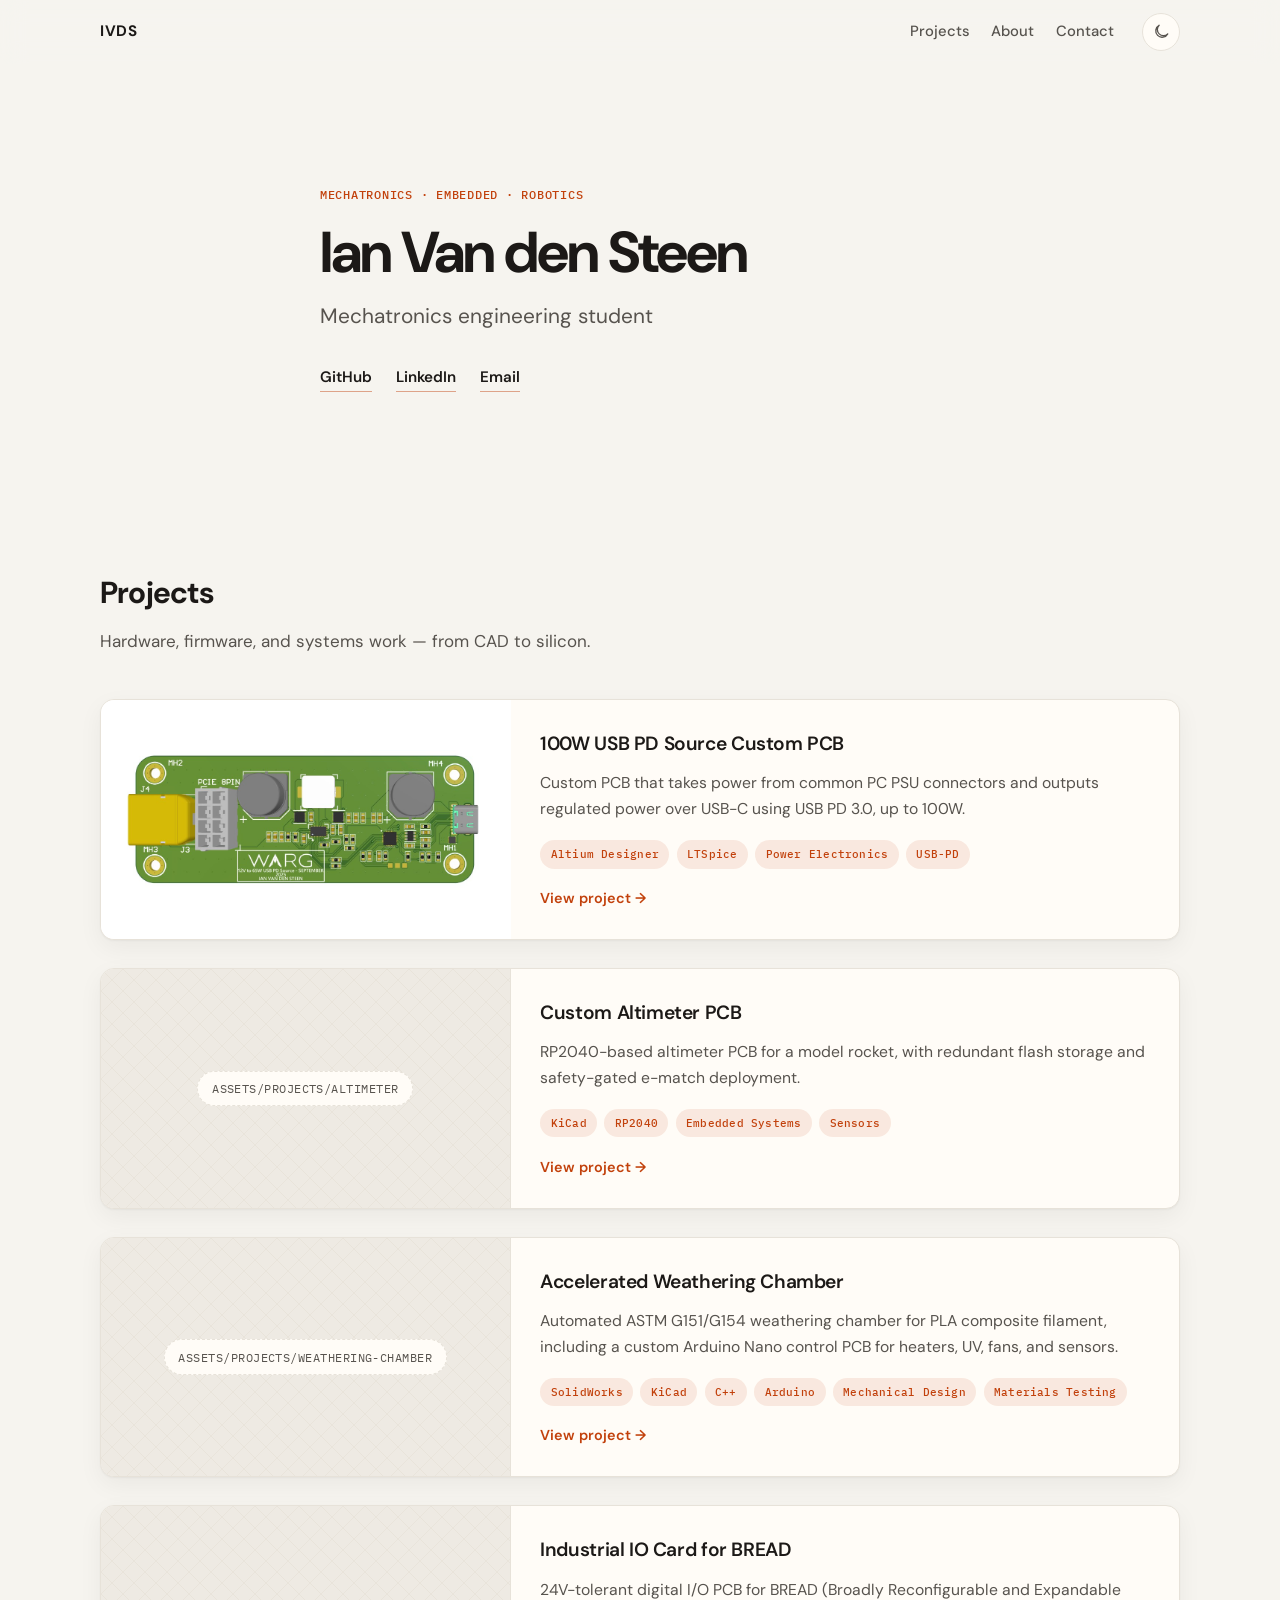
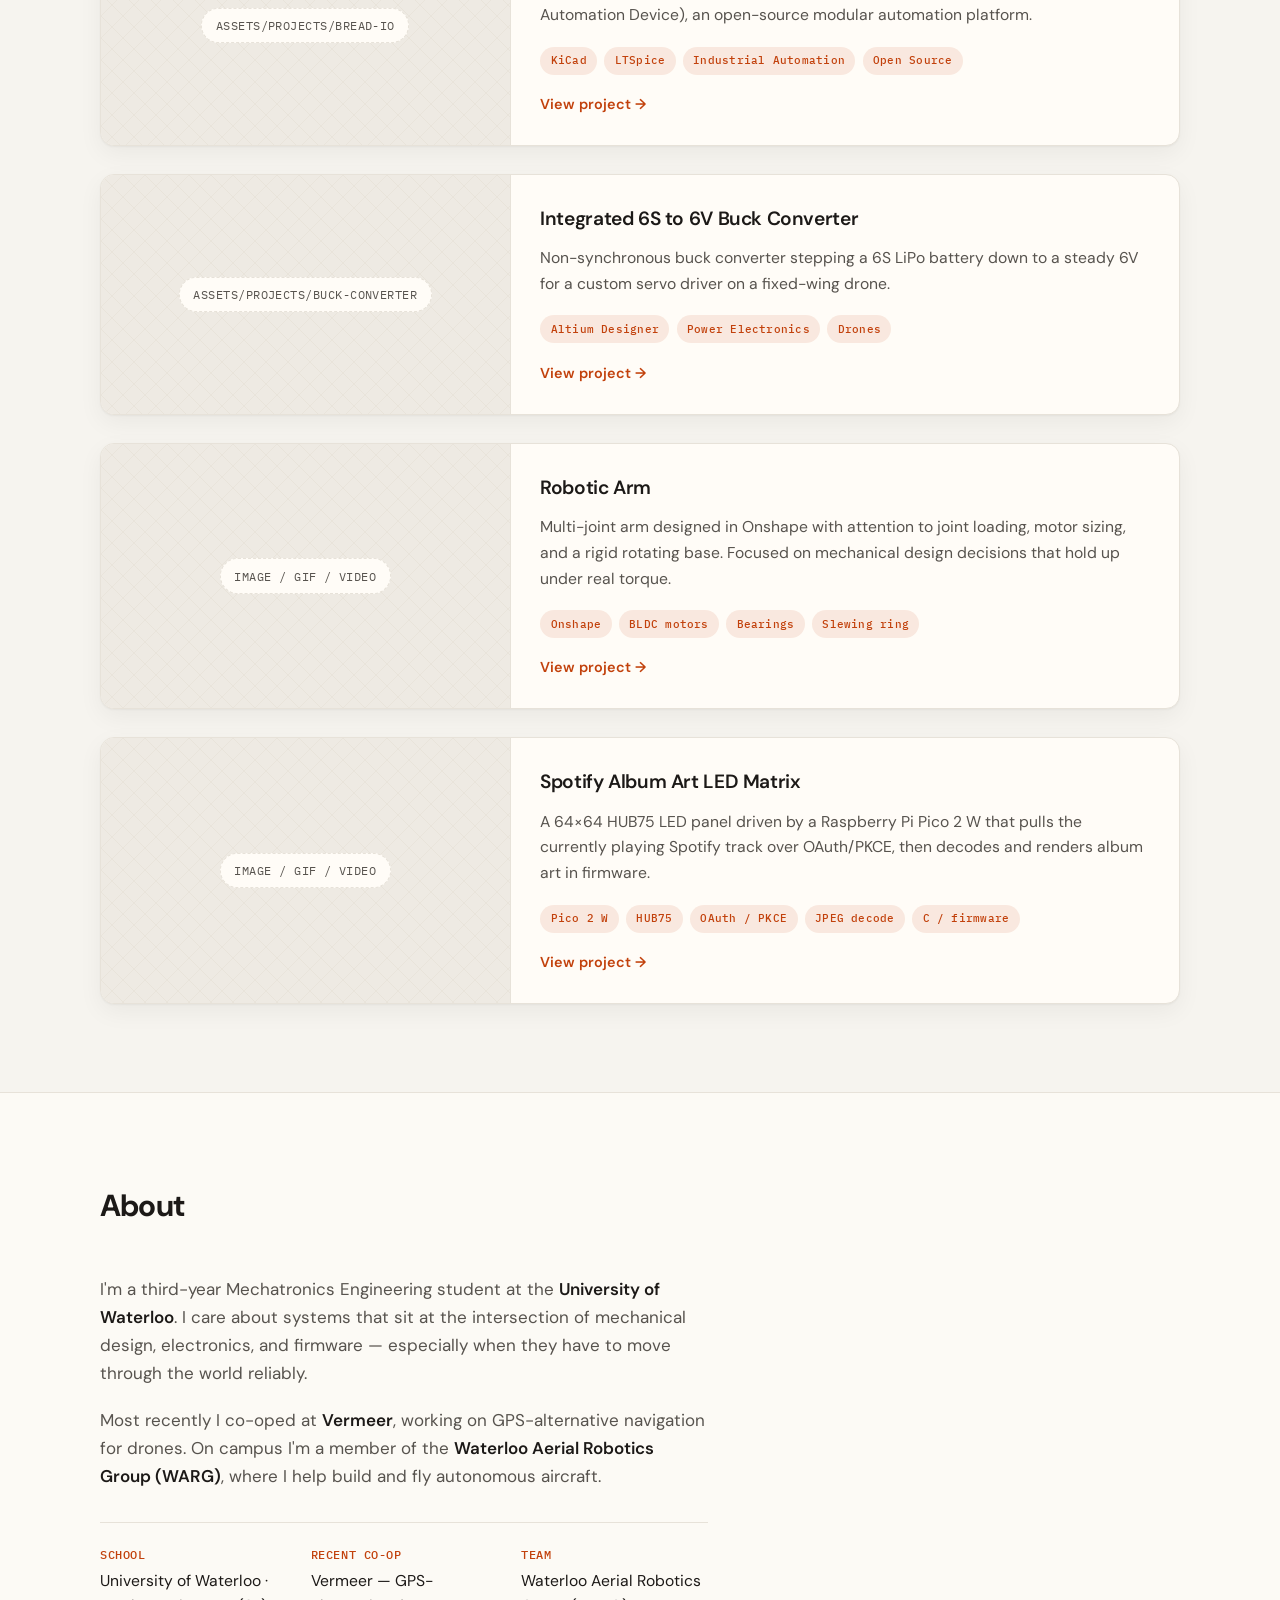
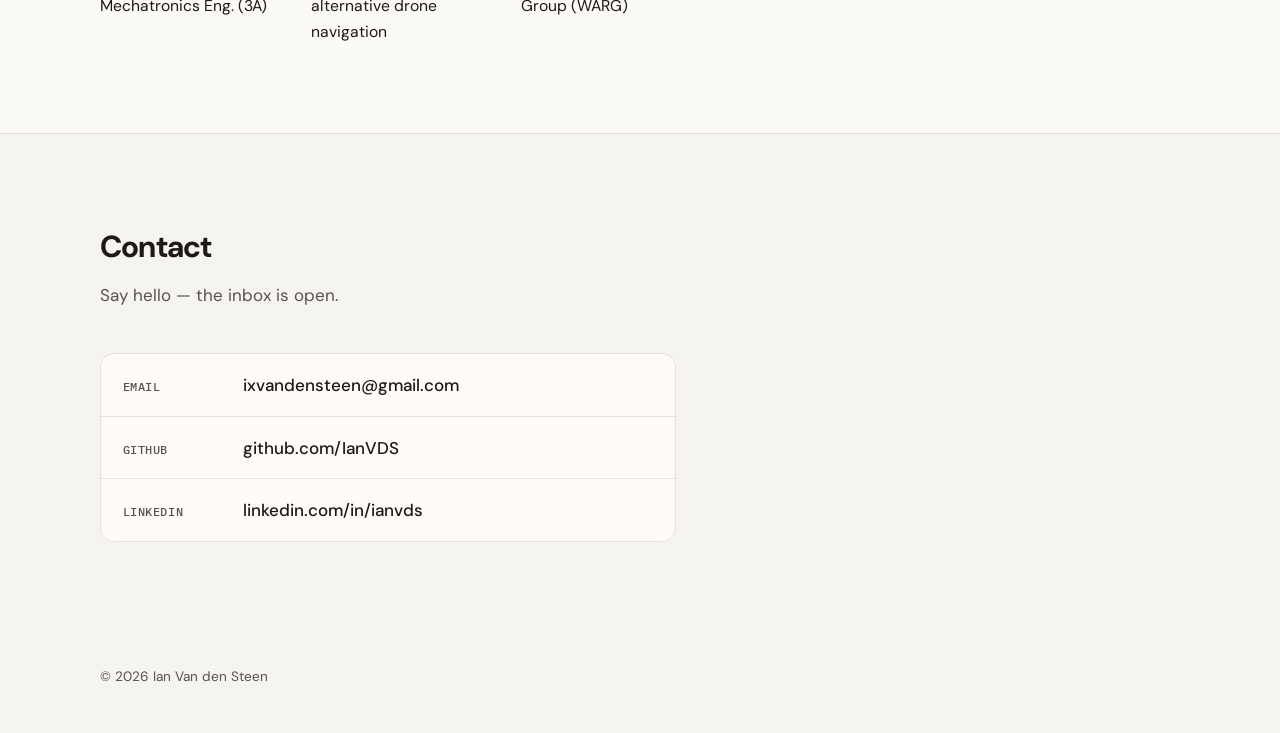
==== index.html @ dbc8581b "init commit" ====
<!DOCTYPE html>
<html lang="en">
<head>
  <meta charset="UTF-8" />
  <meta name="viewport" content="width=device-width, initial-scale=1.0" />
  <meta name="description" content="Ian Van den Steen — Mechatronics engineering student" />
  <title>Ian Van den Steen</title>
  <link rel="preconnect" href="https://fonts.googleapis.com" />
  <link rel="preconnect" href="https://fonts.gstatic.com" crossorigin />
  <link href="https://fonts.googleapis.com/css2?family=DM+Sans:ital,opsz,wght@0,9..40,400;0,9..40,500;0,9..40,600;0,9..40,700;1,9..40,400&family=IBM+Plex+Mono:wght@400;500&display=swap" rel="stylesheet" />
  <link rel="stylesheet" href="style.css" />
  <script>
    (function () {
      try {
        var stored = localStorage.getItem("theme");
        var theme = stored || (window.matchMedia("(prefers-color-scheme: dark)").matches ? "dark" : "light");
        document.documentElement.setAttribute("data-theme", theme);
      } catch (e) {}
    })();
  </script>
</head>
<body>
  <a class="skip-link" href="#main">Skip to content</a>

  <header class="site-header">
    <div class="container header-inner">
      <a class="logo" href="#top" aria-label="Home">IVDS</a>
      <nav class="nav" aria-label="Primary">
        <a href="#projects">Projects</a>
        <a href="#about">About</a>
        <a href="#contact">Contact</a>
      </nav>
      <button class="theme-toggle" type="button" aria-label="Toggle dark mode" title="Toggle theme">
        <span class="theme-icon theme-icon--moon" aria-hidden="true">
          <svg width="18" height="18" viewBox="0 0 24 24" fill="none" stroke="currentColor" stroke-width="1.75" stroke-linecap="round" stroke-linejoin="round"><path d="M21 14.5A8.5 8.5 0 1 1 9.5 3a7 7 0 0 0 11.5 11.5z"/></svg>
        </span>
        <span class="theme-icon theme-icon--sun" aria-hidden="true">
          <svg width="18" height="18" viewBox="0 0 24 24" fill="none" stroke="currentColor" stroke-width="1.75" stroke-linecap="round" stroke-linejoin="round"><circle cx="12" cy="12" r="4"/><path d="M12 2v2M12 20v2M4.93 4.93l1.41 1.41M17.66 17.66l1.41 1.41M2 12h2M20 12h2M4.93 19.07l1.41-1.41M17.66 6.34l1.41-1.41"/></svg>
        </span>
      </button>
    </div>
  </header>

  <main id="main">
    <section id="top" class="hero">
      <div class="container hero-inner">
        <p class="eyebrow">Mechatronics · Embedded · Robotics</p>
        <h1>Ian Van den Steen</h1>
        <p class="pitch">
          Mechatronics engineering student
        </p>
        <div class="hero-links">
          <a href="https://github.com/IanVDS" target="_blank" rel="noopener noreferrer">GitHub</a>
          <a href="https://www.linkedin.com/in/ianvds/" target="_blank" rel="noopener noreferrer">LinkedIn</a>
          <a href="mailto:ixvandensteen@gmail.com">Email</a>
        </div>
      </div>
    </section>

    <section id="projects" class="section projects">
      <div class="container">
        <div class="section-header">
          <h2>Projects</h2>
          <p class="section-lede">Hardware, firmware, and systems work — from CAD to silicon.</p>
        </div>

        <div class="project-grid">
          <a class="project-card" href="projects/usb-pd-source.html">
            <div class="project-media project-media--render">
              <img src="assets/projects/usb-pd-source-3d.png" alt="3D render of the 100W USB PD source PCB" />
            </div>
            <div class="project-body">
              <h3>100W USB PD Source Custom PCB</h3>
              <p>
                Custom PCB that takes power from common PC PSU connectors and
                outputs regulated power over USB-C using USB PD 3.0, up to 100W.
              </p>
              <ul class="tags">
                <li>Altium Designer</li>
                <li>LTSpice</li>
                <li>Power Electronics</li>
                <li>USB-PD</li>
              </ul>
              <span class="project-link">View project →</span>
            </div>
          </a>

          <a class="project-card" href="projects/altimeter.html">
            <div class="project-media" aria-hidden="true">
              <div class="media-placeholder">
                <span>assets/projects/altimeter</span>
              </div>
            </div>
            <div class="project-body">
              <h3>Custom Altimeter PCB</h3>
              <p>
                RP2040-based altimeter PCB for a model rocket, with redundant flash
                storage and safety-gated e-match deployment.
              </p>
              <ul class="tags">
                <li>KiCad</li>
                <li>RP2040</li>
                <li>Embedded Systems</li>
                <li>Sensors</li>
              </ul>
              <span class="project-link">View project →</span>
            </div>
          </a>

          <a class="project-card" href="projects/weathering-chamber.html">
            <div class="project-media" aria-hidden="true">
              <div class="media-placeholder">
                <span>assets/projects/weathering-chamber</span>
              </div>
            </div>
            <div class="project-body">
              <h3>Accelerated Weathering Chamber</h3>
              <p>
                Automated ASTM G151/G154 weathering chamber for PLA composite filament,
                including a custom Arduino Nano control PCB for heaters, UV, fans, and sensors.
              </p>
              <ul class="tags">
                <li>SolidWorks</li>
                <li>KiCad</li>
                <li>C++</li>
                <li>Arduino</li>
                <li>Mechanical Design</li>
                <li>Materials Testing</li>
              </ul>
              <span class="project-link">View project →</span>
            </div>
          </a>

          <a class="project-card" href="projects/bread-io.html">
            <div class="project-media" aria-hidden="true">
              <div class="media-placeholder">
                <span>assets/projects/bread-io</span>
              </div>
            </div>
            <div class="project-body">
              <h3>Industrial IO Card for BREAD</h3>
              <p>
                24V-tolerant digital I/O PCB for BREAD (Broadly Reconfigurable and
                Expandable Automation Device), an open-source modular automation platform.
              </p>
              <ul class="tags">
                <li>KiCad</li>
                <li>LTSpice</li>
                <li>Industrial Automation</li>
                <li>Open Source</li>
              </ul>
              <span class="project-link">View project →</span>
            </div>
          </a>

          <a class="project-card" href="projects/buck-converter.html">
            <div class="project-media" aria-hidden="true">
              <div class="media-placeholder">
                <span>assets/projects/buck-converter</span>
              </div>
            </div>
            <div class="project-body">
              <h3>Integrated 6S to 6V Buck Converter</h3>
              <p>
                Non-synchronous buck converter stepping a 6S LiPo battery down to a
                steady 6V for a custom servo driver on a fixed-wing drone.
              </p>
              <ul class="tags">
                <li>Altium Designer</li>
                <li>Power Electronics</li>
                <li>Drones</li>
              </ul>
              <span class="project-link">View project →</span>
            </div>
          </a>

          <a class="project-card" href="projects/robotic-arm.html">
            <div class="project-media" aria-hidden="true">
              <div class="media-placeholder">
                <span>Image / GIF / video</span>
              </div>
            </div>
            <div class="project-body">
              <h3>Robotic Arm</h3>
              <p>
                Multi-joint arm designed in Onshape with attention to joint loading,
                motor sizing, and a rigid rotating base. Focused on mechanical
                design decisions that hold up under real torque.
              </p>
              <ul class="tags">
                <li>Onshape</li>
                <li>BLDC motors</li>
                <li>Bearings</li>
                <li>Slewing ring</li>
              </ul>
              <span class="project-link">View project →</span>
            </div>
          </a>

          <a class="project-card" href="projects/spotify-led-matrix.html">
            <div class="project-media" aria-hidden="true">
              <div class="media-placeholder">
                <span>Image / GIF / video</span>
              </div>
            </div>
            <div class="project-body">
              <h3>Spotify Album Art LED Matrix</h3>
              <p>
                A 64×64 HUB75 LED panel driven by a Raspberry Pi Pico 2 W that
                pulls the currently playing Spotify track over OAuth/PKCE, then
                decodes and renders album art in firmware.
              </p>
              <ul class="tags">
                <li>Pico 2 W</li>
                <li>HUB75</li>
                <li>OAuth / PKCE</li>
                <li>JPEG decode</li>
                <li>C / firmware</li>
              </ul>
              <span class="project-link">View project →</span>
            </div>
          </a>
        </div>
      </div>
    </section>

    <section id="about" class="section about">
      <div class="container about-inner">
        <div class="section-header">
          <h2>About</h2>
        </div>
        <div class="about-content">
          <p>
            I'm a third-year Mechatronics Engineering student at the
            <strong>University of Waterloo</strong>. I care about systems that
            sit at the intersection of mechanical design, electronics, and
            firmware — especially when they have to move through the world
            reliably.
          </p>
          <p>
            Most recently I co-oped at <strong>Vermeer</strong>, working on
            GPS-alternative navigation for drones. On campus I'm a member of the
            <strong>Waterloo Aerial Robotics Group (WARG)</strong>, where I help
            build and fly autonomous aircraft.
          </p>
          <dl class="about-meta">
            <div>
              <dt>School</dt>
              <dd>University of Waterloo · Mechatronics Eng. (3A)</dd>
            </div>
            <div>
              <dt>Recent co-op</dt>
              <dd>Vermeer — GPS-alternative drone navigation</dd>
            </div>
            <div>
              <dt>Team</dt>
              <dd>Waterloo Aerial Robotics Group (WARG)</dd>
            </div>
          </dl>
        </div>
      </div>
    </section>

    <section id="contact" class="section contact">
      <div class="container">
        <div class="section-header">
          <h2>Contact</h2>
          <p class="section-lede">Say hello — the inbox is open.</p>
        </div>
        <ul class="contact-list">
          <li>
            <span class="contact-label">Email</span>
            <a href="mailto:ixvandensteen@gmail.com">ixvandensteen@gmail.com</a>
          </li>
          <li>
            <span class="contact-label">GitHub</span>
            <a href="https://github.com/IanVDS" target="_blank" rel="noopener noreferrer">github.com/IanVDS</a>
          </li>
          <li>
            <span class="contact-label">LinkedIn</span>
            <a href="https://www.linkedin.com/in/ianvds/" target="_blank" rel="noopener noreferrer">linkedin.com/in/ianvds</a>
          </li>
        </ul>
      </div>
    </section>
  </main>

  <footer class="site-footer">
    <div class="container footer-inner">
      <p>© <span id="year"></span> Ian Van den Steen</p>
    </div>
  </footer>

  <script src="script.js"></script>
</body>
</html>
---- style.css ----
/* ------------------------------------------------------------------
   Ian Van den Steen — portfolio
   ------------------------------------------------------------------ */

:root {
  --bg: #f6f4ef;
  --bg-elevated: #fffcf7;
  --text: #1c1917;
  --text-muted: #57534e;
  --border: #e7e2d9;
  --accent: #c2410c;
  --accent-soft: rgba(194, 65, 12, 0.1);
  --shadow: 0 1px 2px rgba(28, 25, 23, 0.04), 0 8px 24px rgba(28, 25, 23, 0.05);
  --radius: 14px;
  --header-h: 64px;
  --max: 1080px;
  --font: "DM Sans", system-ui, -apple-system, sans-serif;
  --mono: "IBM Plex Mono", ui-monospace, monospace;
  color-scheme: light;
}

[data-theme="dark"] {
  --bg: #141210;
  --bg-elevated: #1c1916;
  --text: #f5f0e8;
  --text-muted: #a8a29e;
  --border: #2e2a26;
  --accent: #fb923c;
  --accent-soft: rgba(251, 146, 60, 0.12);
  --shadow: 0 1px 2px rgba(0, 0, 0, 0.3), 0 12px 32px rgba(0, 0, 0, 0.25);
  color-scheme: dark;
}

*,
*::before,
*::after {
  box-sizing: border-box;
}

html {
  scroll-behavior: smooth;
  scroll-padding-top: calc(var(--header-h) + 1rem);
}

body {
  margin: 0;
  font-family: var(--font);
  font-size: 1.0625rem;
  line-height: 1.65;
  color: var(--text);
  background: var(--bg);
  -webkit-font-smoothing: antialiased;
  text-rendering: optimizeLegibility;
}

img,
video {
  max-width: 100%;
  display: block;
}

a {
  color: inherit;
  text-decoration-thickness: 1px;
  text-underline-offset: 0.18em;
  transition: color 0.15s ease, opacity 0.15s ease;
}

a:hover {
  color: var(--accent);
}

a:focus-visible,
button:focus-visible {
  outline: 2px solid var(--accent);
  outline-offset: 3px;
}

.skip-link {
  position: absolute;
  top: -100px;
  left: 1rem;
  z-index: 100;
  padding: 0.6rem 1rem;
  background: var(--accent);
  color: #fff;
  border-radius: 8px;
  text-decoration: none;
}

.skip-link:focus {
  top: 1rem;
}

.container {
  width: min(100% - 2.5rem, var(--max));
  margin-inline: auto;
}

/* Header ----------------------------------------------------------- */

.site-header {
  position: sticky;
  top: 0;
  z-index: 50;
  height: var(--header-h);
  backdrop-filter: blur(12px);
  -webkit-backdrop-filter: blur(12px);
  background: color-mix(in srgb, var(--bg) 82%, transparent);
  border-bottom: 1px solid transparent;
  transition: border-color 0.2s ease, background 0.2s ease;
}

.site-header.is-scrolled {
  border-bottom-color: var(--border);
}

.header-inner {
  height: 100%;
  display: flex;
  align-items: center;
  gap: 1.5rem;
}

.logo {
  font-weight: 700;
  font-size: 0.95rem;
  letter-spacing: 0.04em;
  text-decoration: none;
}

.logo:hover {
  color: var(--accent);
}

.nav {
  display: flex;
  gap: 1.35rem;
  margin-left: auto;
}

.nav a {
  font-size: 0.925rem;
  font-weight: 500;
  color: var(--text-muted);
  text-decoration: none;
}

.nav a:hover {
  color: var(--text);
}

.theme-toggle {
  display: inline-flex;
  align-items: center;
  justify-content: center;
  width: 38px;
  height: 38px;
  margin-left: 0.25rem;
  border: 1px solid var(--border);
  border-radius: 999px;
  background: var(--bg-elevated);
  color: var(--text-muted);
  cursor: pointer;
  transition: color 0.15s ease, border-color 0.15s ease, background 0.15s ease;
}

.theme-toggle:hover {
  color: var(--text);
  border-color: color-mix(in srgb, var(--accent) 40%, var(--border));
}

.theme-icon {
  display: none;
  line-height: 0;
}

[data-theme="light"] .theme-icon--moon,
:root:not([data-theme]) .theme-icon--moon {
  display: block;
}

[data-theme="dark"] .theme-icon--sun {
  display: block;
}

/* Hero ------------------------------------------------------------- */

.hero {
  padding: clamp(4rem, 12vw, 7.5rem) 0 clamp(3.5rem, 8vw, 5.5rem);
}

.hero-inner {
  max-width: 40rem;
}

.eyebrow {
  margin: 0 0 1.1rem;
  font-family: var(--mono);
  font-size: 0.78rem;
  font-weight: 500;
  letter-spacing: 0.06em;
  text-transform: uppercase;
  color: var(--accent);
}

.hero h1 {
  margin: 0 0 1rem;
  font-size: clamp(2.4rem, 6vw, 3.6rem);
  font-weight: 700;
  line-height: 1.08;
  letter-spacing: -0.035em;
}

.pitch {
  margin: 0 0 2rem;
  font-size: clamp(1.1rem, 2.2vw, 1.3rem);
  line-height: 1.55;
  color: var(--text-muted);
  max-width: 34rem;
}

.hero-links {
  display: flex;
  flex-wrap: wrap;
  gap: 0.65rem 1.5rem;
}

.hero-links a {
  font-weight: 600;
  font-size: 0.95rem;
  text-decoration: none;
  border-bottom: 1.5px solid color-mix(in srgb, var(--accent) 45%, transparent);
  padding-bottom: 0.1rem;
}

.hero-links a:hover {
  border-bottom-color: var(--accent);
}

/* Sections --------------------------------------------------------- */

.section {
  padding: clamp(3.5rem, 8vw, 5.5rem) 0;
}

.section-header {
  margin-bottom: clamp(2rem, 4vw, 2.75rem);
  max-width: 36rem;
}

.section-header h2 {
  margin: 0 0 0.55rem;
  font-size: clamp(1.55rem, 3vw, 1.9rem);
  font-weight: 700;
  letter-spacing: -0.025em;
}

.section-lede {
  margin: 0;
  color: var(--text-muted);
}

/* Projects --------------------------------------------------------- */

.project-grid {
  display: grid;
  gap: 1.75rem;
}

.project-card {
  display: grid;
  grid-template-columns: 1fr;
  background: var(--bg-elevated);
  border: 1px solid var(--border);
  border-radius: var(--radius);
  overflow: hidden;
  box-shadow: var(--shadow);
  color: inherit;
  text-decoration: none;
  transition: border-color 0.2s ease, transform 0.2s ease, box-shadow 0.2s ease;
}

.project-card:hover {
  color: inherit;
  border-color: color-mix(in srgb, var(--accent) 35%, var(--border));
  transform: translateY(-2px);
}

.project-link {
  display: inline-block;
  margin-top: 1.15rem;
  font-size: 0.9rem;
  font-weight: 600;
  color: var(--accent);
}

.project-card:hover .project-link {
  text-decoration: underline;
  text-underline-offset: 0.18em;
}

.project-media {
  background: color-mix(in srgb, var(--border) 55%, var(--bg));
  min-height: 200px;
}

.media-placeholder {
  display: grid;
  place-items: center;
  height: 100%;
  min-height: 200px;
  border-bottom: 1px solid var(--border);
  background:
    linear-gradient(135deg, transparent 48%, color-mix(in srgb, var(--border) 80%, transparent) 49%, color-mix(in srgb, var(--border) 80%, transparent) 51%, transparent 52%),
    linear-gradient(45deg, transparent 48%, color-mix(in srgb, var(--border) 80%, transparent) 49%, color-mix(in srgb, var(--border) 80%, transparent) 51%, transparent 52%);
  background-size: 22px 22px;
}

.media-placeholder span {
  font-family: var(--mono);
  font-size: 0.72rem;
  letter-spacing: 0.04em;
  text-transform: uppercase;
  color: var(--text-muted);
  background: var(--bg-elevated);
  border: 1px dashed var(--border);
  border-radius: 999px;
  padding: 0.45rem 0.85rem;
}

.project-media img,
.project-media video {
  width: 100%;
  height: 100%;
  object-fit: cover;
  min-height: 200px;
}

.project-body {
  padding: 1.5rem 1.5rem 1.65rem;
}

.project-body h3 {
  margin: 0 0 0.65rem;
  font-size: 1.2rem;
  font-weight: 600;
  letter-spacing: -0.02em;
}

.project-body p {
  margin: 0 0 1.15rem;
  color: var(--text-muted);
  font-size: 0.98rem;
}

.project-body .tags {
  margin-bottom: 0;
}

.tags {
  display: flex;
  flex-wrap: wrap;
  gap: 0.45rem;
  margin: 0;
  padding: 0;
  list-style: none;
}

.tags li {
  font-family: var(--mono);
  font-size: 0.7rem;
  font-weight: 500;
  letter-spacing: 0.02em;
  color: var(--accent);
  background: var(--accent-soft);
  border-radius: 999px;
  padding: 0.3rem 0.65rem;
}

@media (min-width: 760px) {
  .project-card {
    grid-template-columns: minmax(240px, 38%) 1fr;
    align-items: stretch;
  }

  .project-media {
    min-height: 100%;
  }

  .media-placeholder {
    min-height: 100%;
    border-bottom: none;
    border-right: 1px solid var(--border);
  }

  .project-body {
    padding: 1.75rem 1.85rem;
  }
}

/* About ------------------------------------------------------------ */

.about {
  border-top: 1px solid var(--border);
  border-bottom: 1px solid var(--border);
  background: color-mix(in srgb, var(--bg-elevated) 70%, var(--bg));
}

.about-content {
  max-width: 38rem;
}

.about-content p {
  margin: 0 0 1.15rem;
  color: var(--text-muted);
}

.about-content strong {
  color: var(--text);
  font-weight: 600;
}

.about-meta {
  display: grid;
  gap: 1.15rem;
  margin: 2rem 0 0;
  padding: 1.35rem 0 0;
  border-top: 1px solid var(--border);
}

.about-meta dt {
  font-family: var(--mono);
  font-size: 0.72rem;
  font-weight: 500;
  letter-spacing: 0.05em;
  text-transform: uppercase;
  color: var(--accent);
  margin-bottom: 0.25rem;
}

.about-meta dd {
  margin: 0;
  font-size: 0.98rem;
}

@media (min-width: 700px) {
  .about-meta {
    grid-template-columns: repeat(3, 1fr);
    gap: 1.5rem;
  }
}

/* Contact ---------------------------------------------------------- */

.contact-list {
  list-style: none;
  margin: 0;
  padding: 0;
  display: grid;
  gap: 0;
  max-width: 36rem;
  border: 1px solid var(--border);
  border-radius: var(--radius);
  overflow: hidden;
  background: var(--bg-elevated);
}

.contact-list li {
  display: grid;
  grid-template-columns: 6.5rem 1fr;
  gap: 1rem;
  align-items: baseline;
  padding: 1.05rem 1.35rem;
  border-bottom: 1px solid var(--border);
}

.contact-list li:last-child {
  border-bottom: none;
}

.contact-label {
  font-family: var(--mono);
  font-size: 0.72rem;
  font-weight: 500;
  letter-spacing: 0.05em;
  text-transform: uppercase;
  color: var(--text-muted);
}

.contact-list a {
  font-weight: 500;
  text-decoration: none;
  word-break: break-all;
}

.contact-list a:hover {
  color: var(--accent);
}

@media (max-width: 480px) {
  .contact-list li {
    grid-template-columns: 1fr;
    gap: 0.3rem;
  }
}

/* Footer ----------------------------------------------------------- */

.site-footer {
  padding: 2.25rem 0 2.75rem;
}

.footer-inner {
  display: flex;
  flex-wrap: wrap;
  justify-content: space-between;
  gap: 0.5rem 1.5rem;
  font-size: 0.85rem;
  color: var(--text-muted);
}

.footer-inner p {
  margin: 0;
}

/* Mobile nav ------------------------------------------------------- */

@media (max-width: 560px) {
  .nav {
    gap: 0.95rem;
  }

  .nav a {
    font-size: 0.875rem;
  }

  .container {
    width: min(100% - 1.75rem, var(--max));
  }
}

@media (prefers-reduced-motion: reduce) {
  html {
    scroll-behavior: auto;
  }

  .project-card,
  a,
  button {
    transition: none;
  }

  .project-card:hover {
    transform: none;
  }
}

/* Project detail pages --------------------------------------------- */

.project-page {
  padding: clamp(2rem, 5vw, 3.25rem) 0 clamp(3.5rem, 8vw, 5.5rem);
}

.back-link {
  display: inline-block;
  margin-bottom: 1.75rem;
  font-size: 0.9rem;
  font-weight: 500;
  color: var(--text-muted);
  text-decoration: none;
}

.back-link:hover {
  color: var(--accent);
}

.project-page-header {
  max-width: 40rem;
  margin-bottom: 2rem;
}

.project-page-header h1 {
  margin: 0 0 0.85rem;
  font-size: clamp(2rem, 5vw, 2.85rem);
  font-weight: 700;
  line-height: 1.12;
  letter-spacing: -0.03em;
}

.project-page-lede {
  margin: 0 0 1.25rem;
  font-size: 1.1rem;
  line-height: 1.55;
  color: var(--text-muted);
}

.project-hero-media {
  margin-bottom: 2.75rem;
  border: 1px solid var(--border);
  border-radius: var(--radius);
  overflow: hidden;
  background: color-mix(in srgb, var(--border) 55%, var(--bg));
  box-shadow: var(--shadow);
}

.project-hero-media .media-placeholder {
  min-height: clamp(220px, 40vw, 380px);
  border-bottom: none;
}

.project-hero-media img,
.project-hero-media video {
  width: 100%;
  min-height: clamp(220px, 40vw, 380px);
  object-fit: cover;
}

.project-hero-media--schematic {
  background: #fff;
}

.project-hero-media--schematic img {
  object-fit: contain;
  min-height: clamp(260px, 48vw, 480px);
  padding: 0.75rem;
}

.project-media-stack {
  display: grid;
  gap: 1.25rem;
  margin: -1.5rem 0 2.75rem;
}

.project-hero-media--board {
  margin: 0;
  background: #fff;
}

.project-hero-media--board img {
  object-fit: contain;
  min-height: clamp(200px, 36vw, 360px);
  padding: 1rem;
}

.project-hero-media--board figcaption {
  margin: 0;
  padding: 0.65rem 1rem 0.85rem;
  border-top: 1px solid var(--border);
  font-family: var(--mono);
  font-size: 0.72rem;
  font-weight: 500;
  letter-spacing: 0.04em;
  text-transform: uppercase;
  color: var(--text-muted);
  background: var(--bg-elevated);
}

.project-media--schematic {
  background: #fff;
}

.project-media--schematic img {
  object-fit: contain;
  padding: 0.5rem;
}

.project-media--render {
  background: #fff;
}

.project-media--render img {
  object-fit: contain;
  padding: 0.85rem;
}

@media (min-width: 760px) {
  .project-media-stack {
    grid-template-columns: 1fr 1fr;
  }
}

.project-page-body {
  max-width: 40rem;
}

.project-page-body section {
  margin-bottom: 2.25rem;
}

.project-page-body h2 {
  margin: 0 0 0.75rem;
  font-size: 1.2rem;
  font-weight: 600;
  letter-spacing: -0.02em;
}

.project-page-body p,
.project-page-body li {
  color: var(--text-muted);
}

.project-page-body p {
  margin: 0 0 1rem;
}

.project-page-body strong {
  color: var(--text);
  font-weight: 600;
}

.project-page-body ul {
  margin: 0;
  padding-left: 1.15rem;
}

.project-page-body li {
  margin-bottom: 0.65rem;
}

.project-page-body li:last-child {
  margin-bottom: 0;
}

.project-pager {
  display: grid;
  gap: 1rem;
  margin-top: 3rem;
  padding-top: 2rem;
  border-top: 1px solid var(--border);
}

.project-pager a {
  display: flex;
  flex-direction: column;
  gap: 0.25rem;
  padding: 1rem 1.15rem;
  border: 1px solid var(--border);
  border-radius: var(--radius);
  background: var(--bg-elevated);
  text-decoration: none;
  transition: border-color 0.15s ease;
}

.project-pager a:hover {
  color: inherit;
  border-color: color-mix(in srgb, var(--accent) 40%, var(--border));
}

.pager-label {
  font-family: var(--mono);
  font-size: 0.7rem;
  font-weight: 500;
  letter-spacing: 0.05em;
  text-transform: uppercase;
  color: var(--text-muted);
}

.pager-title {
  font-weight: 600;
  font-size: 0.98rem;
}

.project-pager a:hover .pager-title {
  color: var(--accent);
}

@media (min-width: 640px) {
  .project-pager {
    grid-template-columns: 1fr 1fr;
  }

  .project-pager a:only-child {
    grid-column: 1 / -1;
    max-width: 50%;
  }

  .project-pager a:last-child:not(:only-child) {
    text-align: right;
    align-items: flex-end;
  }
}

/* STAR expandable details ------------------------------------------ */

.star-details {
  margin-top: 0.5rem;
  border: 1px solid var(--border);
  border-radius: var(--radius);
  background: var(--bg-elevated);
  overflow: hidden;
}

.star-details summary {
  cursor: pointer;
  list-style: none;
  display: flex;
  flex-wrap: wrap;
  align-items: baseline;
  gap: 0.45rem 0.75rem;
  padding: 1rem 1.2rem;
  font-weight: 600;
  font-size: 0.98rem;
  user-select: none;
  transition: background 0.15s ease;
}

.star-details summary::-webkit-details-marker {
  display: none;
}

.star-details summary::before {
  content: "+";
  font-family: var(--mono);
  font-weight: 500;
  color: var(--accent);
  width: 1.1em;
}

.star-details[open] summary::before {
  content: "−";
}

.star-details summary:hover {
  background: color-mix(in srgb, var(--accent-soft) 55%, transparent);
}

.star-hint {
  font-family: var(--mono);
  font-size: 0.72rem;
  font-weight: 500;
  letter-spacing: 0.02em;
  color: var(--text-muted);
}

.star-grid {
  display: grid;
  gap: 1.25rem;
  padding: 0 1.2rem 1.35rem;
  border-top: 1px solid var(--border);
  padding-top: 1.25rem;
}

.star-item h3 {
  margin: 0 0 0.4rem;
  font-family: var(--mono);
  font-size: 0.72rem;
  font-weight: 500;
  letter-spacing: 0.05em;
  text-transform: uppercase;
  color: var(--accent);
}

.star-item p {
  margin: 0 0 0.65rem;
}

.star-item p:last-child {
  margin-bottom: 0;
}

@media (min-width: 700px) {
  .star-grid {
    grid-template-columns: 1fr 1fr;
    gap: 1.5rem;
  }
}
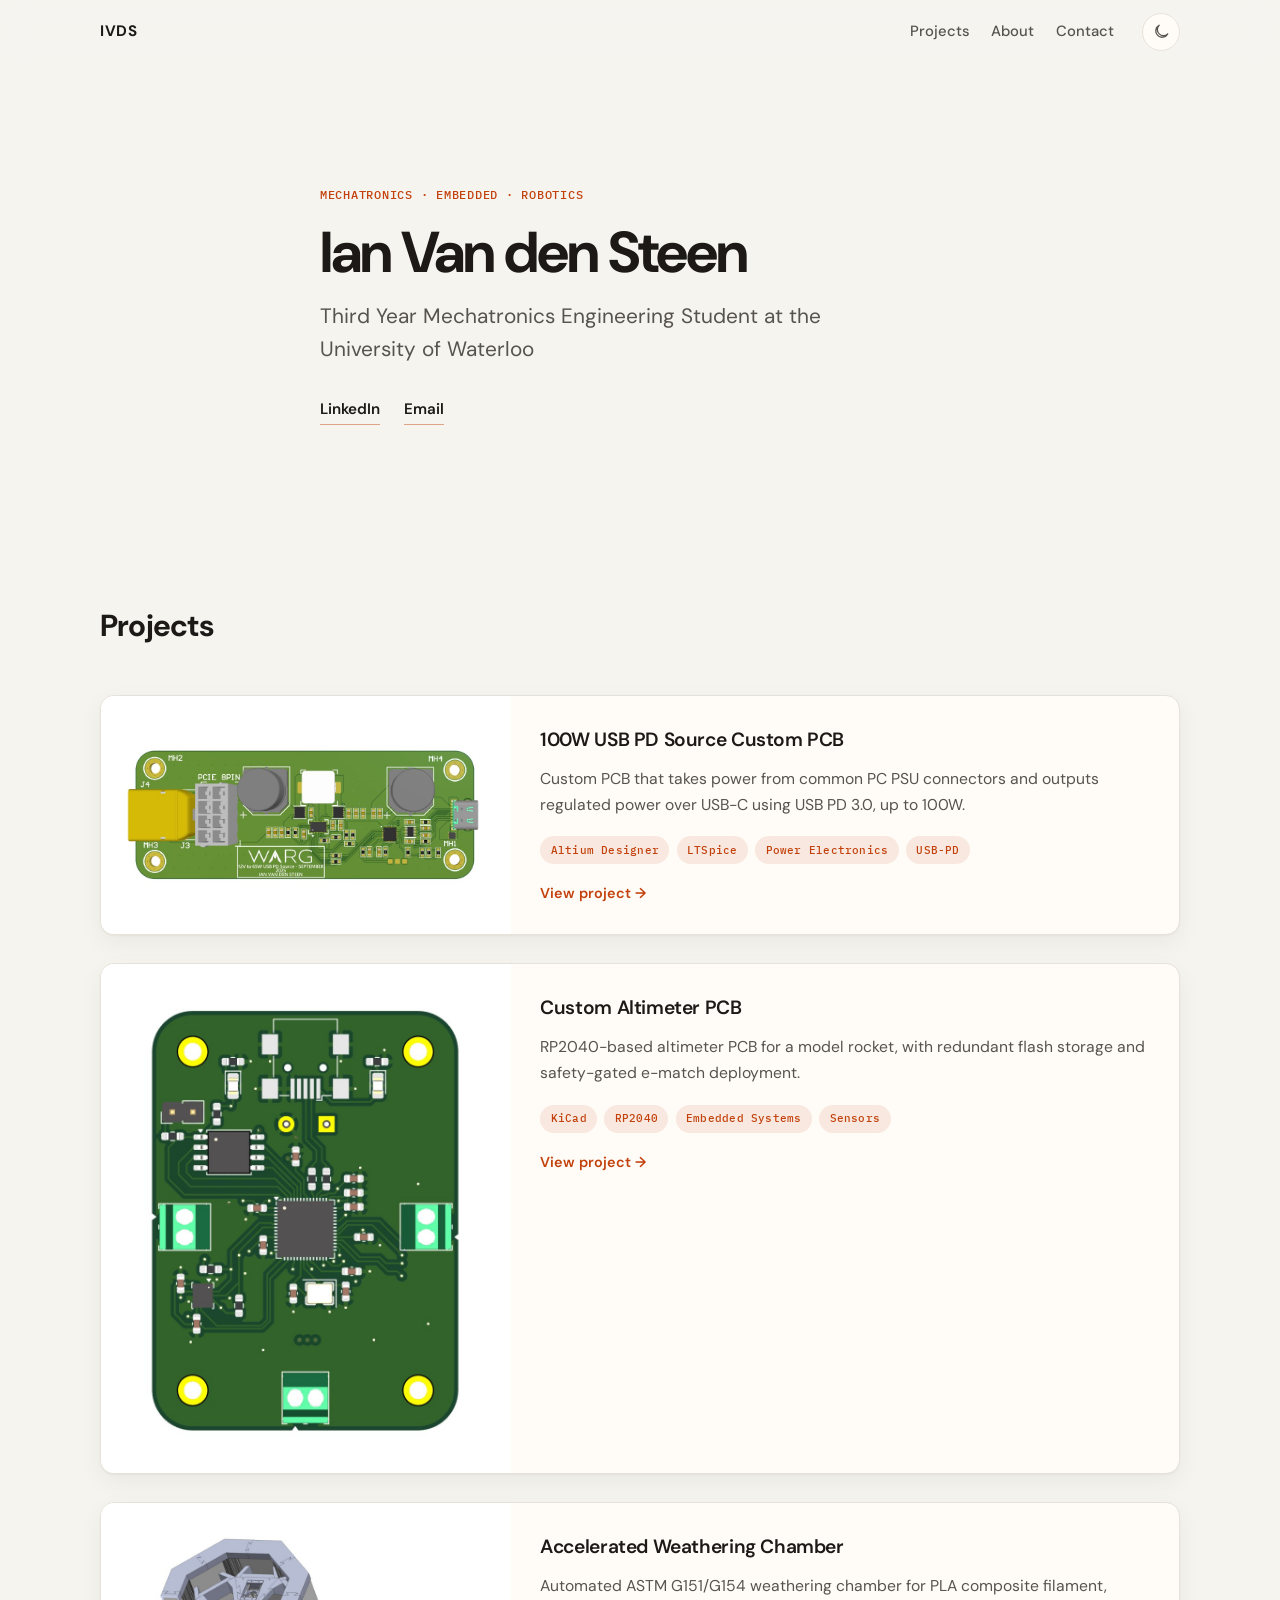
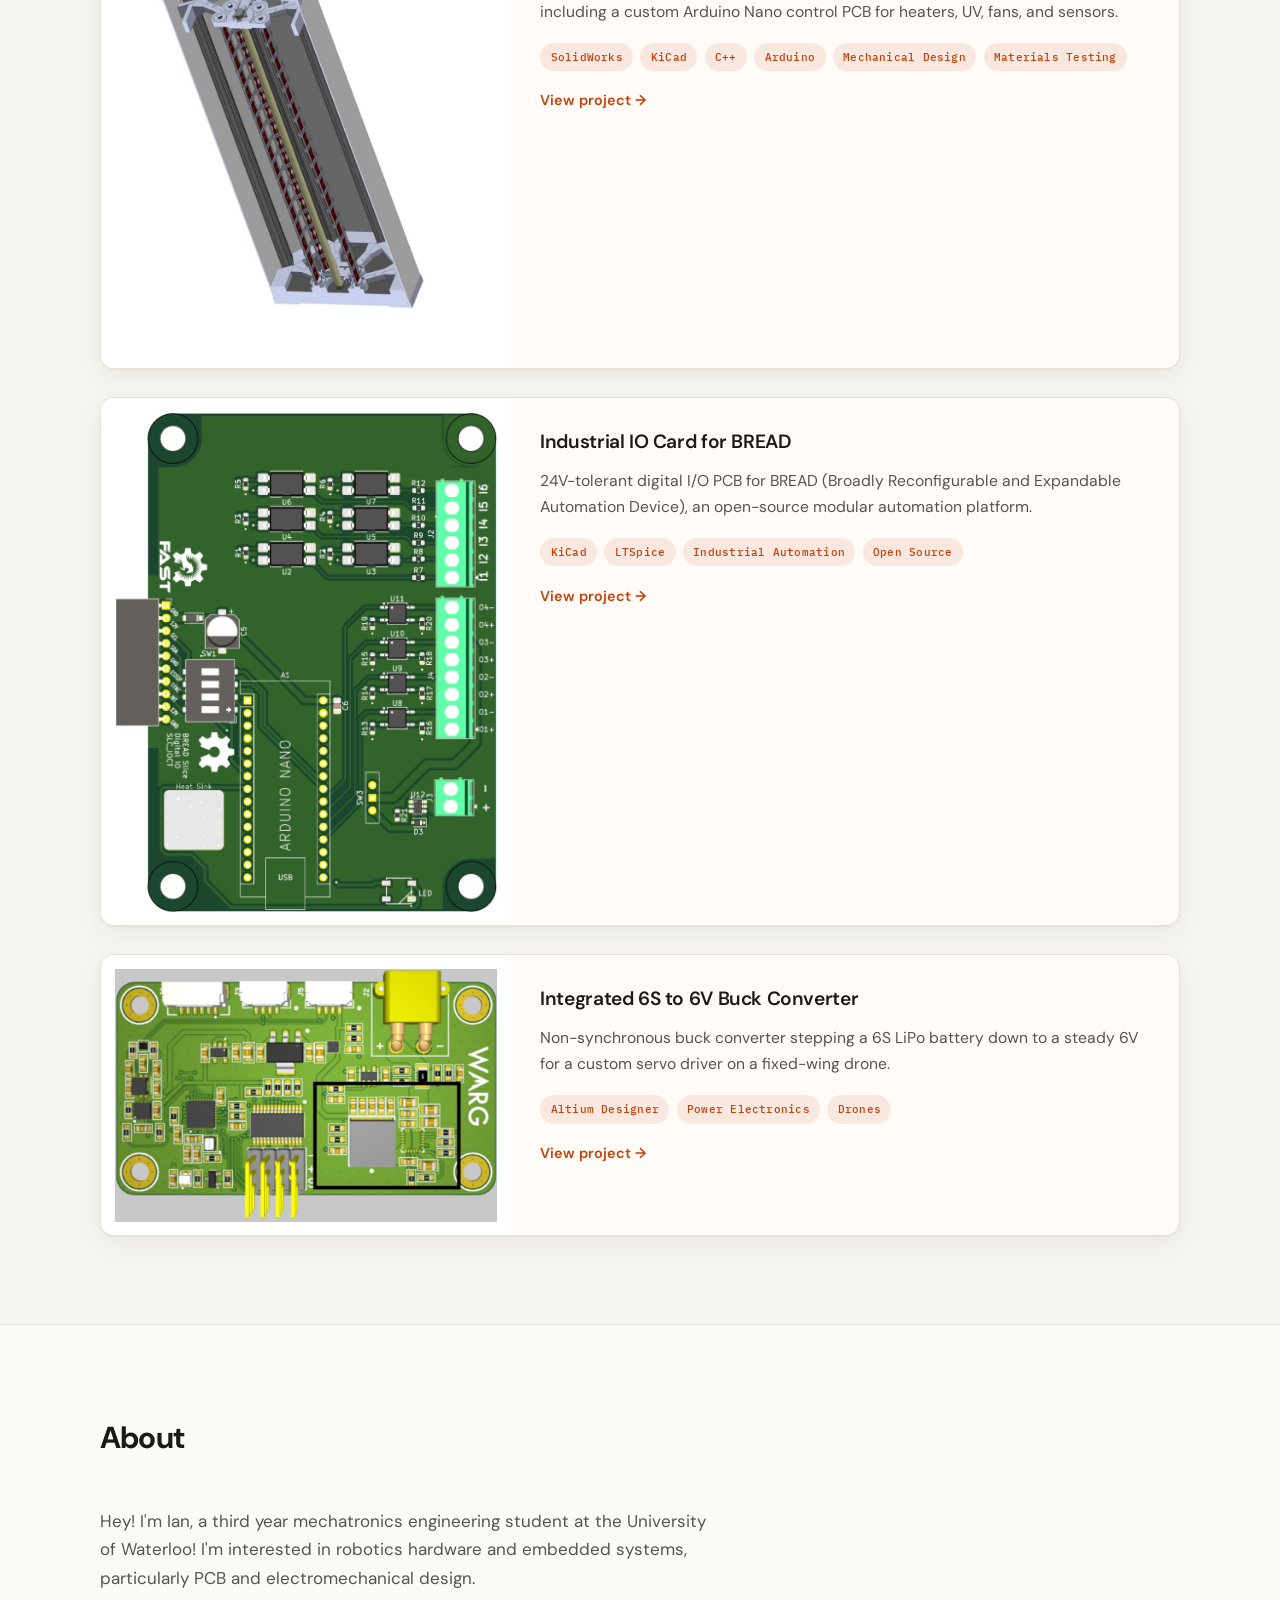
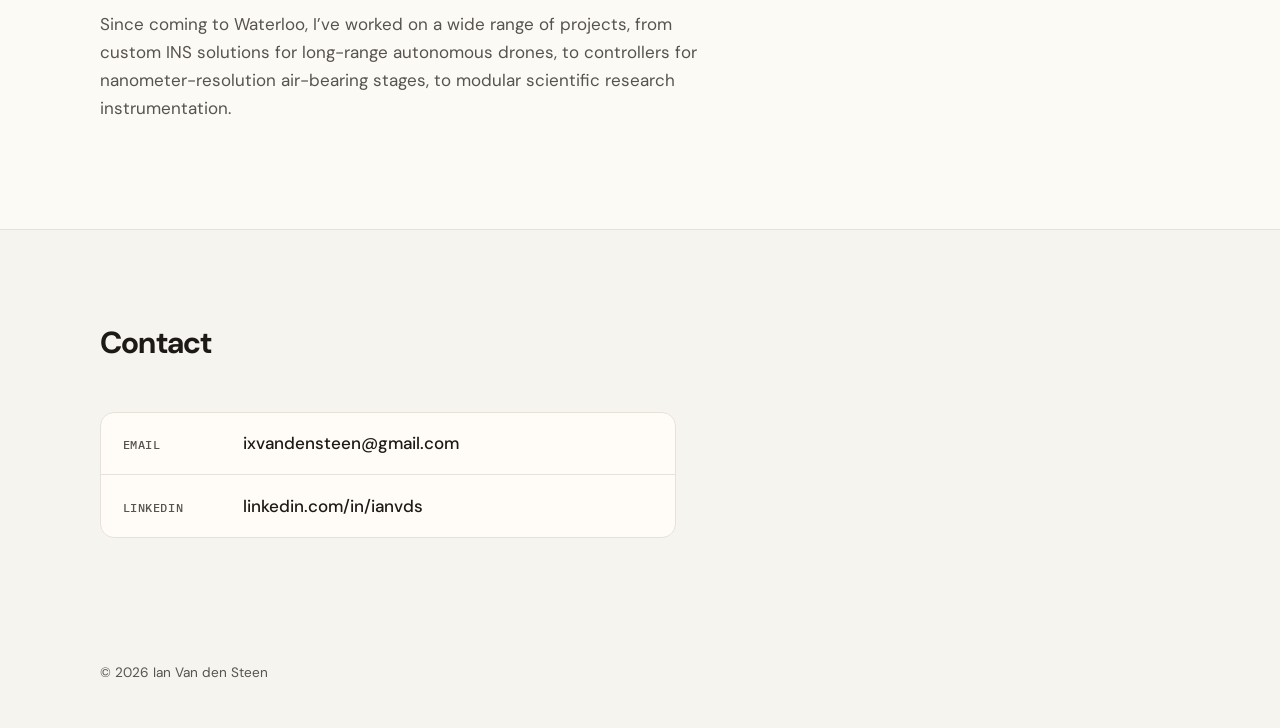
==== commit d004632d: "Update portfolio copy, prune projects, and add board media." ====
--- a/index.html
+++ b/index.html
@@ -3,7 +3,7 @@
 <head>
   <meta charset="UTF-8" />
   <meta name="viewport" content="width=device-width, initial-scale=1.0" />
-  <meta name="description" content="Ian Van den Steen — Mechatronics engineering student" />
+  <meta name="description" content="Ian Van den Steen — Third Year Mechatronics Engineering Student at the University of Waterloo" />
   <title>Ian Van den Steen</title>
   <link rel="preconnect" href="https://fonts.googleapis.com" />
   <link rel="preconnect" href="https://fonts.gstatic.com" crossorigin />
@@ -47,10 +47,9 @@
         <p class="eyebrow">Mechatronics · Embedded · Robotics</p>
         <h1>Ian Van den Steen</h1>
         <p class="pitch">
-          Mechatronics engineering student
+          Third Year Mechatronics Engineering Student at the University of Waterloo
         </p>
         <div class="hero-links">
-          <a href="https://github.com/IanVDS" target="_blank" rel="noopener noreferrer">GitHub</a>
           <a href="https://www.linkedin.com/in/ianvds/" target="_blank" rel="noopener noreferrer">LinkedIn</a>
           <a href="mailto:ixvandensteen@gmail.com">Email</a>
         </div>
@@ -61,7 +60,6 @@
       <div class="container">
         <div class="section-header">
           <h2>Projects</h2>
-          <p class="section-lede">Hardware, firmware, and systems work — from CAD to silicon.</p>
         </div>
 
         <div class="project-grid">
@@ -86,10 +84,8 @@
           </a>
 
           <a class="project-card" href="projects/altimeter.html">
-            <div class="project-media" aria-hidden="true">
-              <div class="media-placeholder">
-                <span>assets/projects/altimeter</span>
-              </div>
+            <div class="project-media project-media--render">
+              <img src="assets/projects/altimeter-3d.png" alt="3D render of the custom altimeter PCB" />
             </div>
             <div class="project-body">
               <h3>Custom Altimeter PCB</h3>
@@ -108,10 +104,8 @@
           </a>
 
           <a class="project-card" href="projects/weathering-chamber.html">
-            <div class="project-media" aria-hidden="true">
-              <div class="media-placeholder">
-                <span>assets/projects/weathering-chamber</span>
-              </div>
+            <div class="project-media project-media--render">
+              <img src="assets/projects/weathering-chamber-section.png" alt="Section view of the accelerated weathering chamber" />
             </div>
             <div class="project-body">
               <h3>Accelerated Weathering Chamber</h3>
@@ -132,10 +126,8 @@
           </a>
 
           <a class="project-card" href="projects/bread-io.html">
-            <div class="project-media" aria-hidden="true">
-              <div class="media-placeholder">
-                <span>assets/projects/bread-io</span>
-              </div>
+            <div class="project-media project-media--render">
+              <img src="assets/projects/bread-io-3d.png" alt="3D render of the BREAD Industrial IO PCB" />
             </div>
             <div class="project-body">
               <h3>Industrial IO Card for BREAD</h3>
@@ -154,10 +146,8 @@
           </a>
 
           <a class="project-card" href="projects/buck-converter.html">
-            <div class="project-media" aria-hidden="true">
-              <div class="media-placeholder">
-                <span>assets/projects/buck-converter</span>
-              </div>
+            <div class="project-media project-media--render">
+              <img src="assets/projects/buck-converter-3d.png" alt="3D render of the 6S servo buck converter PCB" />
             </div>
             <div class="project-body">
               <h3>Integrated 6S to 6V Buck Converter</h3>
@@ -169,53 +159,6 @@
                 <li>Altium Designer</li>
                 <li>Power Electronics</li>
                 <li>Drones</li>
-              </ul>
-              <span class="project-link">View project →</span>
-            </div>
-          </a>
-
-          <a class="project-card" href="projects/robotic-arm.html">
-            <div class="project-media" aria-hidden="true">
-              <div class="media-placeholder">
-                <span>Image / GIF / video</span>
-              </div>
-            </div>
-            <div class="project-body">
-              <h3>Robotic Arm</h3>
-              <p>
-                Multi-joint arm designed in Onshape with attention to joint loading,
-                motor sizing, and a rigid rotating base. Focused on mechanical
-                design decisions that hold up under real torque.
-              </p>
-              <ul class="tags">
-                <li>Onshape</li>
-                <li>BLDC motors</li>
-                <li>Bearings</li>
-                <li>Slewing ring</li>
-              </ul>
-              <span class="project-link">View project →</span>
-            </div>
-          </a>
-
-          <a class="project-card" href="projects/spotify-led-matrix.html">
-            <div class="project-media" aria-hidden="true">
-              <div class="media-placeholder">
-                <span>Image / GIF / video</span>
-              </div>
-            </div>
-            <div class="project-body">
-              <h3>Spotify Album Art LED Matrix</h3>
-              <p>
-                A 64×64 HUB75 LED panel driven by a Raspberry Pi Pico 2 W that
-                pulls the currently playing Spotify track over OAuth/PKCE, then
-                decodes and renders album art in firmware.
-              </p>
-              <ul class="tags">
-                <li>Pico 2 W</li>
-                <li>HUB75</li>
-                <li>OAuth / PKCE</li>
-                <li>JPEG decode</li>
-                <li>C / firmware</li>
               </ul>
               <span class="project-link">View project →</span>
             </div>
@@ -231,32 +174,16 @@
         </div>
         <div class="about-content">
           <p>
-            I'm a third-year Mechatronics Engineering student at the
-            <strong>University of Waterloo</strong>. I care about systems that
-            sit at the intersection of mechanical design, electronics, and
-            firmware — especially when they have to move through the world
-            reliably.
+            Hey! I'm Ian, a third year mechatronics engineering student at the
+            University of Waterloo! I'm interested in robotics hardware and
+            embedded systems, particularly PCB and electromechanical design.
           </p>
           <p>
-            Most recently I co-oped at <strong>Vermeer</strong>, working on
-            GPS-alternative navigation for drones. On campus I'm a member of the
-            <strong>Waterloo Aerial Robotics Group (WARG)</strong>, where I help
-            build and fly autonomous aircraft.
+            Since coming to Waterloo, I’ve worked on a wide range of projects, from
+            custom INS solutions for long-range autonomous drones, to controllers
+            for nanometer-resolution air-bearing stages, to modular scientific
+            research instrumentation.
           </p>
-          <dl class="about-meta">
-            <div>
-              <dt>School</dt>
-              <dd>University of Waterloo · Mechatronics Eng. (3A)</dd>
-            </div>
-            <div>
-              <dt>Recent co-op</dt>
-              <dd>Vermeer — GPS-alternative drone navigation</dd>
-            </div>
-            <div>
-              <dt>Team</dt>
-              <dd>Waterloo Aerial Robotics Group (WARG)</dd>
-            </div>
-          </dl>
         </div>
       </div>
     </section>
@@ -265,7 +192,6 @@
       <div class="container">
         <div class="section-header">
           <h2>Contact</h2>
-          <p class="section-lede">Say hello — the inbox is open.</p>
         </div>
         <ul class="contact-list">
           <li>
@@ -273,10 +199,6 @@
             <a href="mailto:ixvandensteen@gmail.com">ixvandensteen@gmail.com</a>
           </li>
           <li>
-            <span class="contact-label">GitHub</span>
-            <a href="https://github.com/IanVDS" target="_blank" rel="noopener noreferrer">github.com/IanVDS</a>
-          </li>
-          <li>
             <span class="contact-label">LinkedIn</span>
             <a href="https://www.linkedin.com/in/ianvds/" target="_blank" rel="noopener noreferrer">linkedin.com/in/ianvds</a>
           </li>
--- a/style.css
+++ b/style.css
@@ -629,12 +629,18 @@
 .project-media-stack {
   display: grid;
   gap: 1.25rem;
-  margin: -1.5rem 0 2.75rem;
+  margin: 0 0 2.75rem;
+}
+
+.project-hero-media + .project-media-stack {
+  margin-top: -1.5rem;
 }
 
 .project-hero-media--board {
   margin: 0;
   background: #fff;
+  display: flex;
+  flex-direction: column;
 }
 
 .project-hero-media--board img {
@@ -645,6 +651,7 @@
 
 .project-hero-media--board figcaption {
   margin: 0;
+  margin-top: auto;
   padding: 0.65rem 1rem 0.85rem;
   border-top: 1px solid var(--border);
   font-family: var(--mono);
@@ -678,6 +685,79 @@
   .project-media-stack {
     grid-template-columns: 1fr 1fr;
   }
+
+  .project-media-stack > :only-child {
+    grid-column: 1 / -1;
+    max-width: 28rem;
+    justify-self: center;
+    width: 100%;
+  }
+
+  .project-media-stack--row-2,
+  .project-media-stack--row-3 {
+    align-items: stretch;
+  }
+
+  .project-media-stack--row-2 {
+    grid-template-columns: 1fr 1fr;
+  }
+
+  .project-media-stack--row-2 .project-hero-media--board img,
+  .project-media-stack--row-3 .project-hero-media--board img {
+    flex: 1 1 auto;
+    width: 100%;
+    height: clamp(260px, 28vw, 380px);
+    min-height: clamp(260px, 28vw, 380px);
+    max-height: clamp(260px, 28vw, 380px);
+    object-fit: contain;
+  }
+
+  .project-media-stack--row-3 {
+    grid-template-columns: repeat(3, 1fr);
+  }
+}
+
+@media (max-width: 759px) {
+  .project-media-stack--row-2,
+  .project-media-stack--row-3 {
+    grid-template-columns: 1fr;
+  }
+}
+
+.project-subsection {
+  margin-top: 3rem;
+  padding-top: 2.5rem;
+  border-top: 1px solid var(--border);
+}
+
+.project-subsection-header {
+  max-width: 40rem;
+  margin-bottom: 1.75rem;
+}
+
+.project-subsection-header h2 {
+  margin: 0 0 0.45rem;
+  font-size: clamp(1.35rem, 2.5vw, 1.65rem);
+  font-weight: 700;
+  letter-spacing: -0.02em;
+}
+
+.project-subsection-header p {
+  margin: 0;
+  color: var(--text-muted);
+}
+
+.project-subsection .project-hero-media--schematic {
+  margin-bottom: 1.25rem;
+}
+
+.project-subsection .project-media-stack {
+  margin-top: 0;
+  margin-bottom: 2rem;
+}
+
+.project-subsection-body {
+  margin-top: 0.5rem;
 }
 
 .project-page-body {
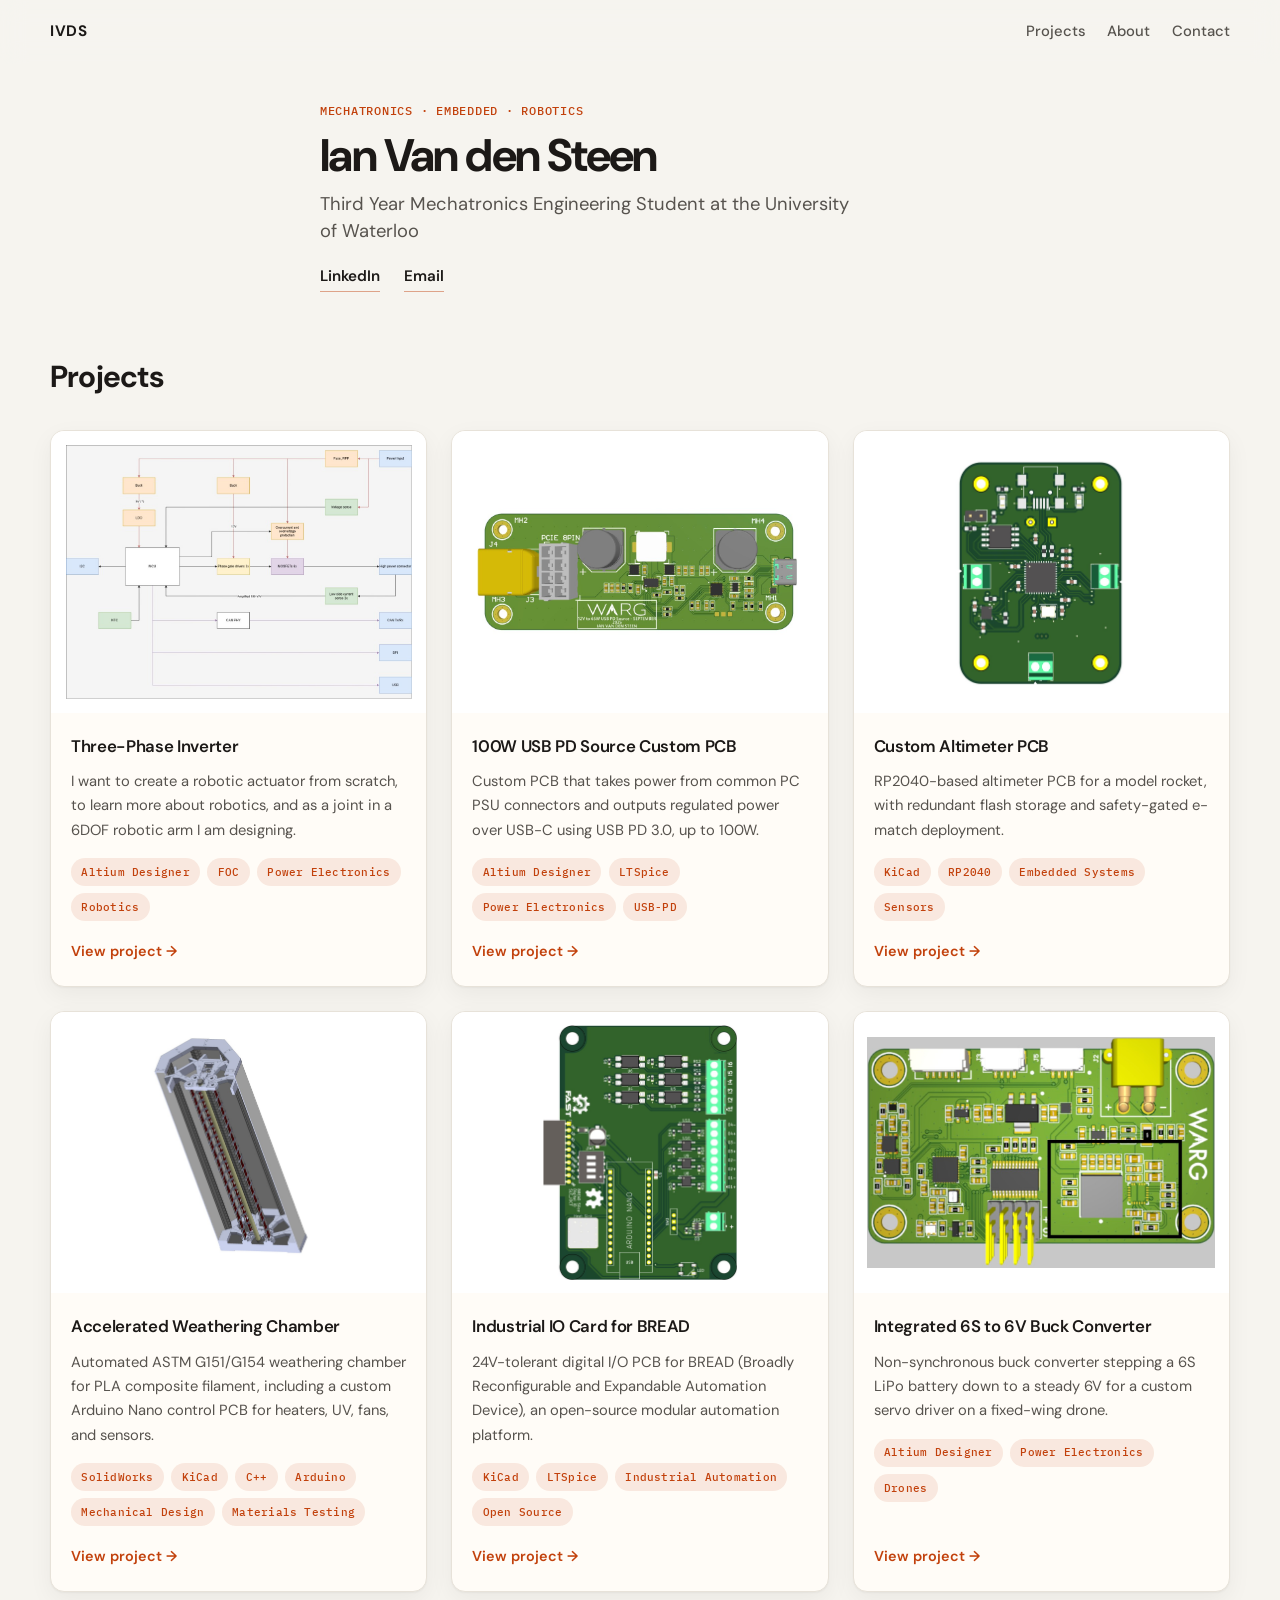
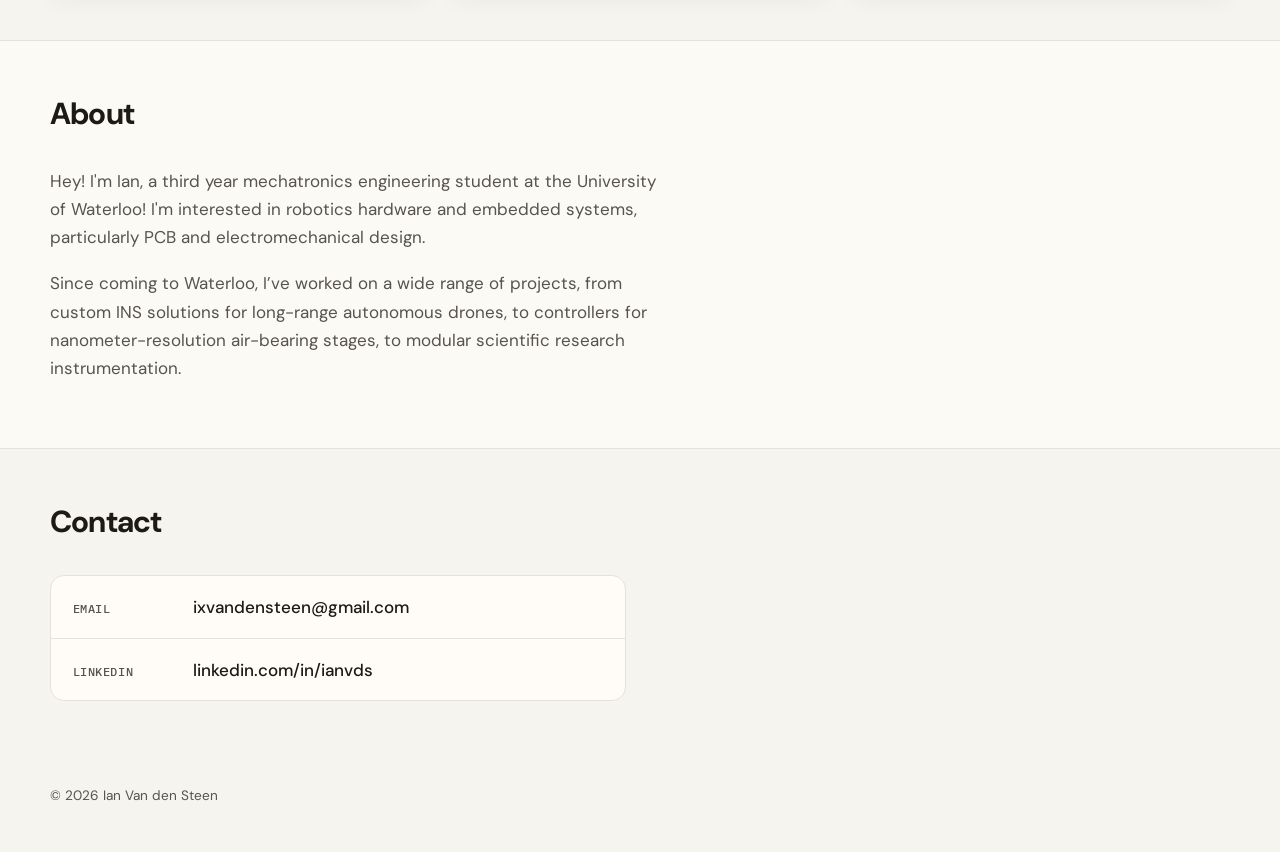
==== commit 0d298551: "Add three-phase inverter project and remove dark mode toggle." ====
--- a/index.html
+++ b/index.html
@@ -9,15 +9,6 @@
   <link rel="preconnect" href="https://fonts.gstatic.com" crossorigin />
   <link href="https://fonts.googleapis.com/css2?family=DM+Sans:ital,opsz,wght@0,9..40,400;0,9..40,500;0,9..40,600;0,9..40,700;1,9..40,400&family=IBM+Plex+Mono:wght@400;500&display=swap" rel="stylesheet" />
   <link rel="stylesheet" href="style.css" />
-  <script>
-    (function () {
-      try {
-        var stored = localStorage.getItem("theme");
-        var theme = stored || (window.matchMedia("(prefers-color-scheme: dark)").matches ? "dark" : "light");
-        document.documentElement.setAttribute("data-theme", theme);
-      } catch (e) {}
-    })();
-  </script>
 </head>
 <body>
   <a class="skip-link" href="#main">Skip to content</a>
@@ -30,14 +21,6 @@
         <a href="#about">About</a>
         <a href="#contact">Contact</a>
       </nav>
-      <button class="theme-toggle" type="button" aria-label="Toggle dark mode" title="Toggle theme">
-        <span class="theme-icon theme-icon--moon" aria-hidden="true">
-          <svg width="18" height="18" viewBox="0 0 24 24" fill="none" stroke="currentColor" stroke-width="1.75" stroke-linecap="round" stroke-linejoin="round"><path d="M21 14.5A8.5 8.5 0 1 1 9.5 3a7 7 0 0 0 11.5 11.5z"/></svg>
-        </span>
-        <span class="theme-icon theme-icon--sun" aria-hidden="true">
-          <svg width="18" height="18" viewBox="0 0 24 24" fill="none" stroke="currentColor" stroke-width="1.75" stroke-linecap="round" stroke-linejoin="round"><circle cx="12" cy="12" r="4"/><path d="M12 2v2M12 20v2M4.93 4.93l1.41 1.41M17.66 17.66l1.41 1.41M2 12h2M20 12h2M4.93 19.07l1.41-1.41M17.66 6.34l1.41-1.41"/></svg>
-        </span>
-      </button>
     </div>
   </header>
 
@@ -63,6 +46,26 @@
         </div>
 
         <div class="project-grid">
+          <a class="project-card" href="projects/three-phase-inverter.html">
+            <div class="project-media project-media--render">
+              <img src="assets/projects/three-phase-inverter-block.png" alt="Three-phase inverter system block diagram" />
+            </div>
+            <div class="project-body">
+              <h3>Three-Phase Inverter</h3>
+              <p>
+                I want to create a robotic actuator from scratch, to learn more about
+                robotics, and as a joint in a 6DOF robotic arm I am designing.
+              </p>
+              <ul class="tags">
+                <li>Altium Designer</li>
+                <li>FOC</li>
+                <li>Power Electronics</li>
+                <li>Robotics</li>
+              </ul>
+              <span class="project-link">View project →</span>
+            </div>
+          </a>
+
           <a class="project-card" href="projects/usb-pd-source.html">
             <div class="project-media project-media--render">
               <img src="assets/projects/usb-pd-source-3d.png" alt="3D render of the 100W USB PD source PCB" />
--- a/style.css
+++ b/style.css
@@ -13,22 +13,10 @@
   --shadow: 0 1px 2px rgba(28, 25, 23, 0.04), 0 8px 24px rgba(28, 25, 23, 0.05);
   --radius: 14px;
   --header-h: 64px;
-  --max: 1080px;
+  --max: 1180px;
   --font: "DM Sans", system-ui, -apple-system, sans-serif;
   --mono: "IBM Plex Mono", ui-monospace, monospace;
   color-scheme: light;
-}
-
-[data-theme="dark"] {
-  --bg: #141210;
-  --bg-elevated: #1c1916;
-  --text: #f5f0e8;
-  --text-muted: #a8a29e;
-  --border: #2e2a26;
-  --accent: #fb923c;
-  --accent-soft: rgba(251, 146, 60, 0.12);
-  --shadow: 0 1px 2px rgba(0, 0, 0, 0.3), 0 12px 32px rgba(0, 0, 0, 0.25);
-  color-scheme: dark;
 }
 
 *,
@@ -150,44 +138,10 @@
   color: var(--text);
 }
 
-.theme-toggle {
-  display: inline-flex;
-  align-items: center;
-  justify-content: center;
-  width: 38px;
-  height: 38px;
-  margin-left: 0.25rem;
-  border: 1px solid var(--border);
-  border-radius: 999px;
-  background: var(--bg-elevated);
-  color: var(--text-muted);
-  cursor: pointer;
-  transition: color 0.15s ease, border-color 0.15s ease, background 0.15s ease;
-}
-
-.theme-toggle:hover {
-  color: var(--text);
-  border-color: color-mix(in srgb, var(--accent) 40%, var(--border));
-}
-
-.theme-icon {
-  display: none;
-  line-height: 0;
-}
-
-[data-theme="light"] .theme-icon--moon,
-:root:not([data-theme]) .theme-icon--moon {
-  display: block;
-}
-
-[data-theme="dark"] .theme-icon--sun {
-  display: block;
-}
-
 /* Hero ------------------------------------------------------------- */
 
 .hero {
-  padding: clamp(4rem, 12vw, 7.5rem) 0 clamp(3.5rem, 8vw, 5.5rem);
+  padding: clamp(1.25rem, 3.5vw, 2.25rem) 0 clamp(1.5rem, 3vw, 2rem);
 }
 
 .hero-inner {
@@ -195,7 +149,7 @@
 }
 
 .eyebrow {
-  margin: 0 0 1.1rem;
+  margin: 0 0 0.65rem;
   font-family: var(--mono);
   font-size: 0.78rem;
   font-weight: 500;
@@ -205,17 +159,17 @@
 }
 
 .hero h1 {
-  margin: 0 0 1rem;
-  font-size: clamp(2.4rem, 6vw, 3.6rem);
+  margin: 0 0 0.65rem;
+  font-size: clamp(2rem, 4.5vw, 2.85rem);
   font-weight: 700;
   line-height: 1.08;
   letter-spacing: -0.035em;
 }
 
 .pitch {
-  margin: 0 0 2rem;
-  font-size: clamp(1.1rem, 2.2vw, 1.3rem);
-  line-height: 1.55;
+  margin: 0 0 1.15rem;
+  font-size: clamp(1rem, 1.8vw, 1.15rem);
+  line-height: 1.5;
   color: var(--text-muted);
   max-width: 34rem;
 }
@@ -241,11 +195,15 @@
 /* Sections --------------------------------------------------------- */
 
 .section {
-  padding: clamp(3.5rem, 8vw, 5.5rem) 0;
+  padding: clamp(2rem, 4vw, 3rem) 0;
+}
+
+.section.projects {
+  padding-top: clamp(1.25rem, 2.5vw, 1.75rem);
 }
 
 .section-header {
-  margin-bottom: clamp(2rem, 4vw, 2.75rem);
+  margin-bottom: clamp(1.25rem, 2.5vw, 1.75rem);
   max-width: 36rem;
 }
 
@@ -265,12 +223,25 @@
 
 .project-grid {
   display: grid;
-  gap: 1.75rem;
+  gap: 1.5rem;
+  grid-template-columns: 1fr;
+}
+
+@media (min-width: 640px) {
+  .project-grid {
+    grid-template-columns: repeat(2, 1fr);
+  }
+}
+
+@media (min-width: 980px) {
+  .project-grid {
+    grid-template-columns: repeat(3, 1fr);
+  }
 }
 
 .project-card {
-  display: grid;
-  grid-template-columns: 1fr;
+  display: flex;
+  flex-direction: column;
   background: var(--bg-elevated);
   border: 1px solid var(--border);
   border-radius: var(--radius);
@@ -289,7 +260,8 @@
 
 .project-link {
   display: inline-block;
-  margin-top: 1.15rem;
+  margin-top: auto;
+  padding-top: 1.15rem;
   font-size: 0.9rem;
   font-weight: 600;
   color: var(--accent);
@@ -302,14 +274,15 @@
 
 .project-media {
   background: color-mix(in srgb, var(--border) 55%, var(--bg));
-  min-height: 200px;
+  min-height: 180px;
+  aspect-ratio: 4 / 3;
 }
 
 .media-placeholder {
   display: grid;
   place-items: center;
   height: 100%;
-  min-height: 200px;
+  min-height: 180px;
   border-bottom: 1px solid var(--border);
   background:
     linear-gradient(135deg, transparent 48%, color-mix(in srgb, var(--border) 80%, transparent) 49%, color-mix(in srgb, var(--border) 80%, transparent) 51%, transparent 52%),
@@ -333,25 +306,29 @@
 .project-media video {
   width: 100%;
   height: 100%;
-  object-fit: cover;
-  min-height: 200px;
+  object-fit: contain;
+  min-height: 180px;
+  padding: 0.65rem;
 }
 
 .project-body {
-  padding: 1.5rem 1.5rem 1.65rem;
+  padding: 1.25rem 1.25rem 1.4rem;
+  display: flex;
+  flex-direction: column;
+  flex: 1;
 }
 
 .project-body h3 {
-  margin: 0 0 0.65rem;
-  font-size: 1.2rem;
+  margin: 0 0 0.55rem;
+  font-size: 1.05rem;
   font-weight: 600;
   letter-spacing: -0.02em;
 }
 
 .project-body p {
-  margin: 0 0 1.15rem;
-  color: var(--text-muted);
-  font-size: 0.98rem;
+  margin: 0 0 1rem;
+  color: var(--text-muted);
+  font-size: 0.92rem;
 }
 
 .project-body .tags {
@@ -376,27 +353,6 @@
   background: var(--accent-soft);
   border-radius: 999px;
   padding: 0.3rem 0.65rem;
-}
-
-@media (min-width: 760px) {
-  .project-card {
-    grid-template-columns: minmax(240px, 38%) 1fr;
-    align-items: stretch;
-  }
-
-  .project-media {
-    min-height: 100%;
-  }
-
-  .media-placeholder {
-    min-height: 100%;
-    border-bottom: none;
-    border-right: 1px solid var(--border);
-  }
-
-  .project-body {
-    padding: 1.75rem 1.85rem;
-  }
 }
 
 /* About ------------------------------------------------------------ */
@@ -604,6 +560,16 @@
   box-shadow: var(--shadow);
 }
 
+figure.project-hero-media {
+  margin-left: 0;
+  margin-right: 0;
+  margin-top: 0;
+  width: 100%;
+  max-width: 100%;
+  justify-self: stretch;
+  box-sizing: border-box;
+}
+
 .project-hero-media .media-placeholder {
   min-height: clamp(220px, 40vw, 380px);
   border-bottom: none;
@@ -626,6 +592,27 @@
   padding: 0.75rem;
 }
 
+.project-hero-media--natural img {
+  height: auto;
+  min-height: 0;
+  max-height: none;
+  object-fit: contain;
+  padding: 0.75rem 1rem;
+}
+
+.project-hero-media--natural figcaption {
+  margin: 0;
+  padding: 0.65rem 1rem 0.85rem;
+  border-top: 1px solid var(--border);
+  font-family: var(--mono);
+  font-size: 0.72rem;
+  font-weight: 500;
+  letter-spacing: 0.04em;
+  text-transform: uppercase;
+  color: var(--text-muted);
+  background: var(--bg-elevated);
+}
+
 .project-media-stack {
   display: grid;
   gap: 1.25rem;
@@ -688,9 +675,14 @@
 
   .project-media-stack > :only-child {
     grid-column: 1 / -1;
+    width: 100%;
+    max-width: 100%;
+    justify-self: stretch;
+  }
+
+  .project-media-stack > .project-hero-media--board:only-child {
     max-width: 28rem;
     justify-self: center;
-    width: 100%;
   }
 
   .project-media-stack--row-2,
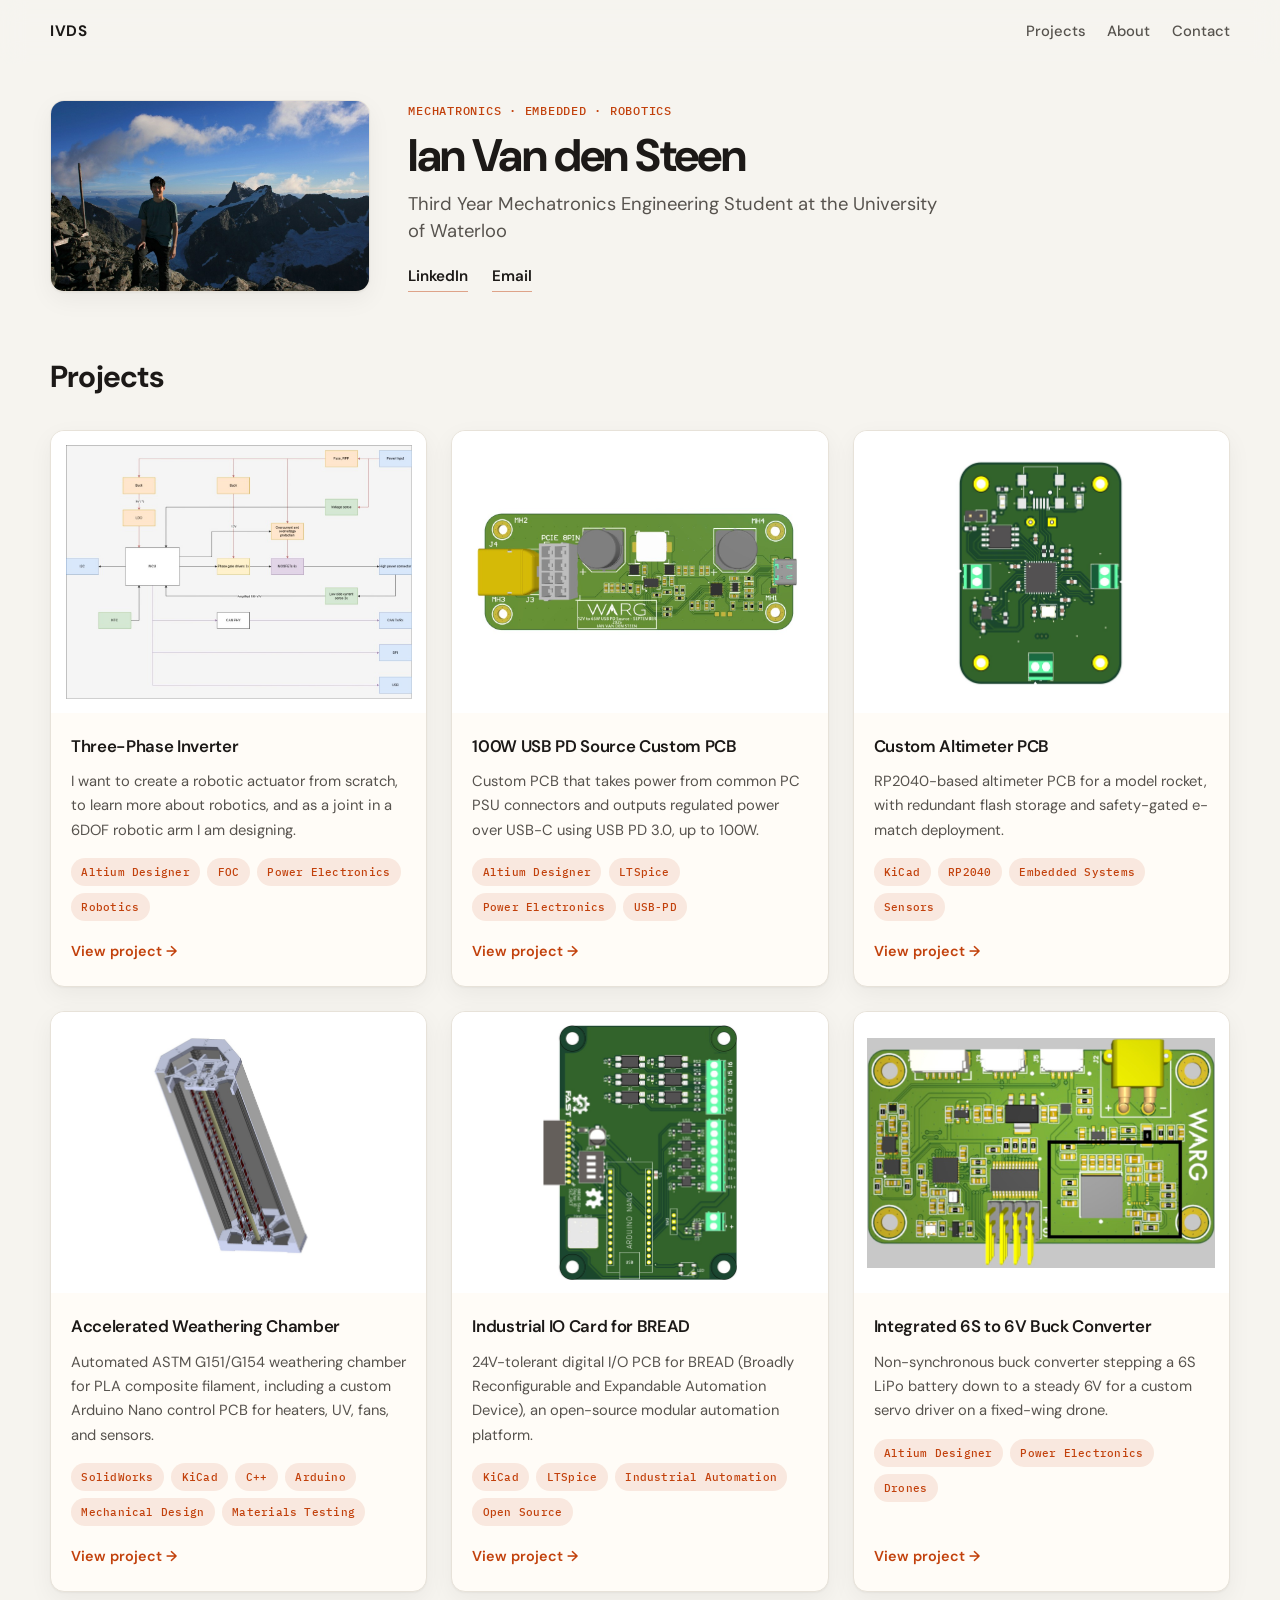
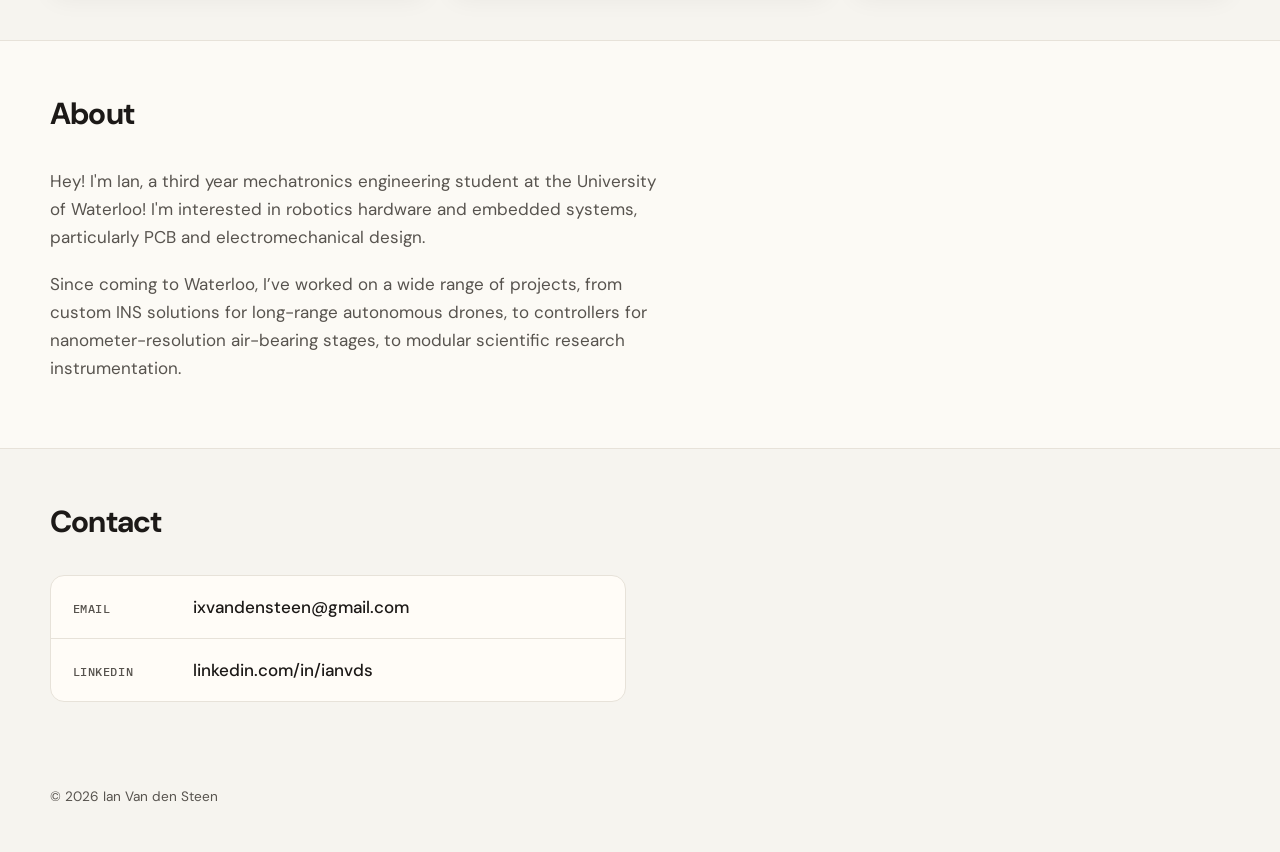
==== commit 50ad8515: "Add hero profile photo beside intro text." ====
--- a/index.html
+++ b/index.html
@@ -27,14 +27,19 @@
   <main id="main">
     <section id="top" class="hero">
       <div class="container hero-inner">
-        <p class="eyebrow">Mechatronics · Embedded · Robotics</p>
-        <h1>Ian Van den Steen</h1>
-        <p class="pitch">
-          Third Year Mechatronics Engineering Student at the University of Waterloo
-        </p>
-        <div class="hero-links">
-          <a href="https://www.linkedin.com/in/ianvds/" target="_blank" rel="noopener noreferrer">LinkedIn</a>
-          <a href="mailto:ixvandensteen@gmail.com">Email</a>
+        <div class="hero-photo">
+          <img src="assets/profile.jpg" alt="Ian Van den Steen on a mountain summit" />
+        </div>
+        <div class="hero-copy">
+          <p class="eyebrow">Mechatronics · Embedded · Robotics</p>
+          <h1>Ian Van den Steen</h1>
+          <p class="pitch">
+            Third Year Mechatronics Engineering Student at the University of Waterloo
+          </p>
+          <div class="hero-links">
+            <a href="https://www.linkedin.com/in/ianvds/" target="_blank" rel="noopener noreferrer">LinkedIn</a>
+            <a href="mailto:ixvandensteen@gmail.com">Email</a>
+          </div>
         </div>
       </div>
     </section>
--- a/style.css
+++ b/style.css
@@ -145,6 +145,33 @@
 }
 
 .hero-inner {
+  display: grid;
+  grid-template-columns: minmax(200px, 320px) minmax(0, 1fr);
+  gap: clamp(1.25rem, 3vw, 2.5rem);
+  align-items: center;
+  max-width: none;
+}
+
+.hero-photo {
+  margin: 0;
+  border-radius: var(--radius);
+  overflow: hidden;
+  border: 1px solid var(--border);
+  box-shadow: var(--shadow);
+  background: var(--bg-elevated);
+  aspect-ratio: 5 / 3;
+  max-height: 200px;
+}
+
+.hero-photo img {
+  width: 100%;
+  height: 100%;
+  object-fit: cover;
+  object-position: center 62%;
+  display: block;
+}
+
+.hero-copy {
   max-width: 40rem;
 }
 
@@ -190,6 +217,19 @@
 
 .hero-links a:hover {
   border-bottom-color: var(--accent);
+}
+
+@media (max-width: 640px) {
+  .hero-inner {
+    grid-template-columns: 1fr;
+    gap: 1.15rem;
+  }
+
+  .hero-photo {
+    max-width: 280px;
+    max-height: 160px;
+    aspect-ratio: 5 / 3;
+  }
 }
 
 /* Sections --------------------------------------------------------- */
